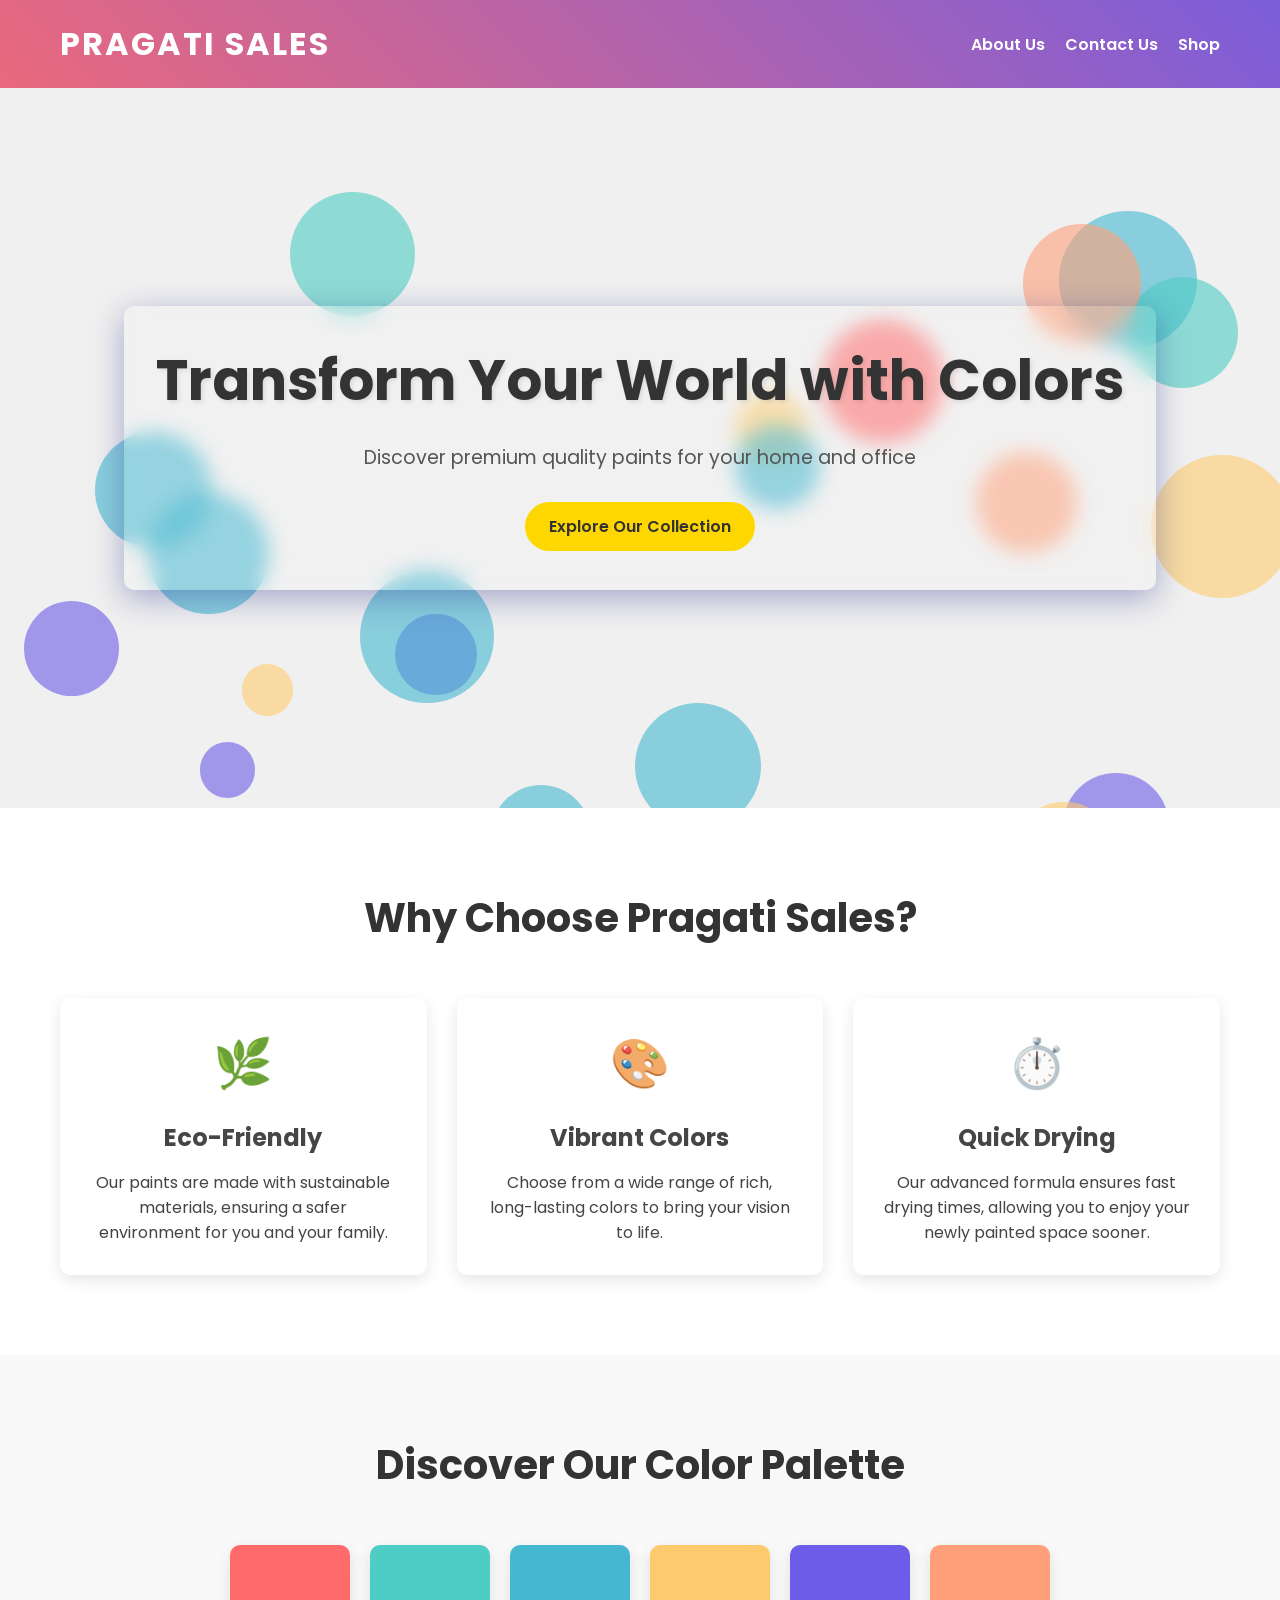
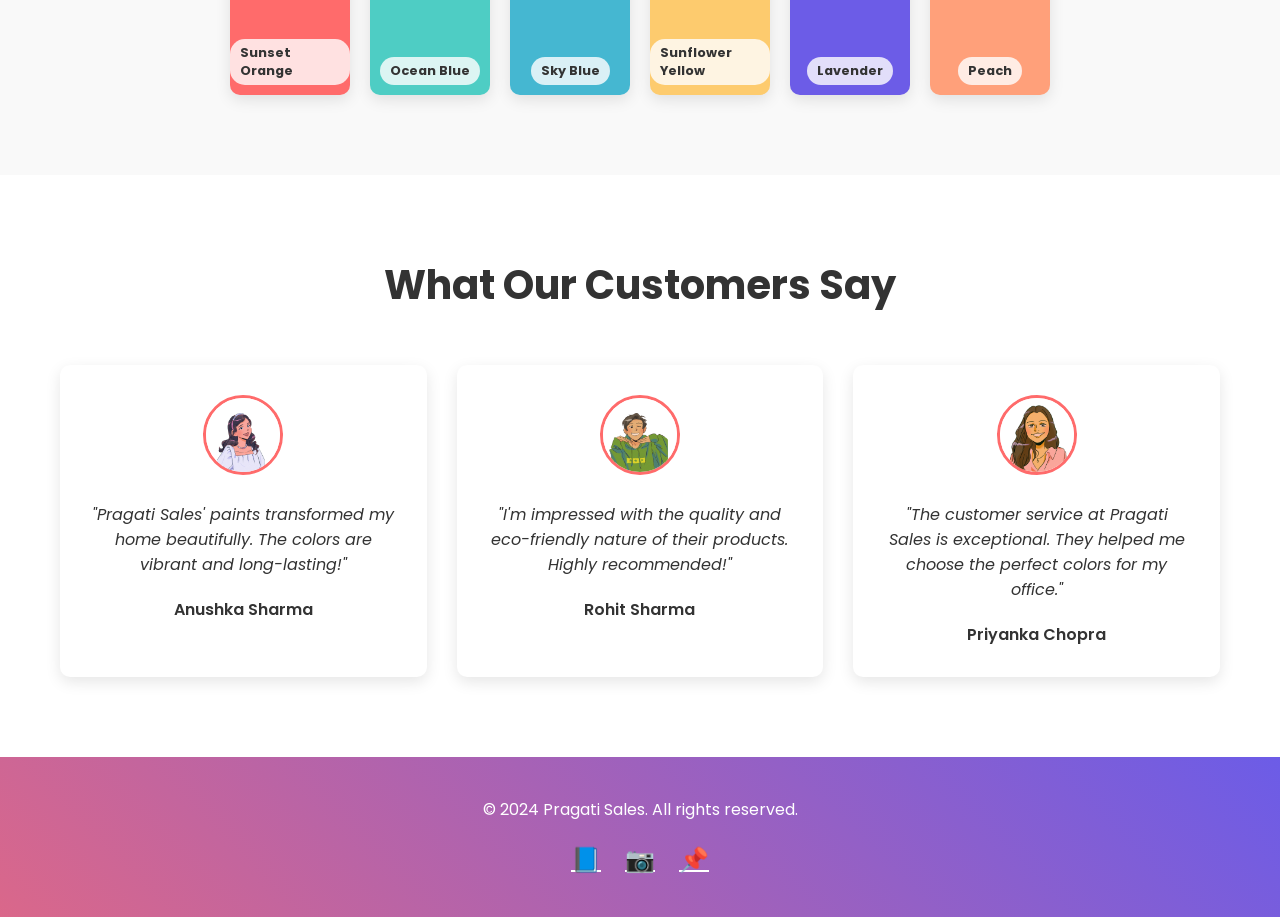
==== index.html @ ec6d99bd "Add files via upload" ====
<!DOCTYPE html>
<html lang="en">
<head>
    <meta charset="UTF-8">
    <meta name="viewport" content="width=device-width, initial-scale=1.0">
    <title>Pragati Sales - A World of Colors</title>
    <style>
        @import url('https://fonts.googleapis.com/css2?family=Poppins:wght@300;400;600;700&display=swap');

        * {
            margin: 0;
            padding: 0;
            box-sizing: border-box;
        }

        body {
            font-family: 'Poppins', sans-serif;
            background: #f0f0f0;
            color: #333;
            overflow-x: hidden;
        }

        .container {
            max-width: 1200px;
            margin: 0 auto;
            padding: 0 20px;
        }

        header {
            background: linear-gradient(45deg, #FF6B6B, #6C5CE7, #4ECDC4, #FFD93D);
            background-size: 400% 400%;
            animation: gradientBG 15s ease infinite;
            color: white;
            padding: 20px 0;
            position: relative;
            overflow: hidden;
        }

        @keyframes gradientBG {
            0% { background-position: 0% 50%; }
            50% { background-position: 100% 50%; }
            100% { background-position: 0% 50%; }
        }

        nav {
            display: flex;
            justify-content: space-between;
            align-items: center;
        }

        .logo {
            font-size: 2rem;
            font-weight: 700;
            text-transform: uppercase;
            letter-spacing: 2px;
        }

        .nav-links {
            display: flex;
            gap: 20px;
        }

        .nav-links a {
            color: white;
            text-decoration: none;
            font-weight: 600;
            transition: all 0.3s ease;
        }

        .nav-links a:hover {
            color: #FFD700;
            text-shadow: 0 0 10px rgba(255, 215, 0, 0.5);
        }

        .hero {
            min-height: 80vh;
            display: flex;
            align-items: center;
            justify-content: center;
            text-align: center;
            position: relative;
            overflow: hidden;
        }

        .hero-content {
            z-index: 1;
            padding: 2rem;
            border-radius: 10px;
            background: rgba(255, 255, 255, 0.1);
            backdrop-filter: blur(10px);
            box-shadow: 0 8px 32px rgba(31, 38, 135, 0.37);
        }

        .hero h1 {
            font-size: 3.5rem;
            margin-bottom: 20px;
            color: #333;
            text-shadow: 2px 2px 4px rgba(0,0,0,0.1);
        }

        .hero p {
            font-size: 1.2rem;
            margin-bottom: 30px;
            color: #555;
        }

        .cta-button {
            display: inline-block;
            background: #FFD700;
            color: #333;
            padding: 12px 24px;
            border-radius: 30px;
            text-decoration: none;
            font-weight: 600;
            transition: all 0.3s ease;
            position: relative;
            overflow: hidden;
        }

        .cta-button:before {
            content: '';
            position: absolute;
            top: 0;
            left: -100%;
            width: 100%;
            height: 100%;
            background: linear-gradient(120deg, transparent, rgba(255, 255, 255, 0.3), transparent);
            transition: all 0.5s;
        }

        .cta-button:hover:before {
            left: 100%;
        }

        .cta-button:hover {
            background: #FFA500;
            color: #fff;
            box-shadow: 0 5px 15px rgba(0, 0, 0, 0.1);
        }

        .features {
            padding: 80px 0;
            background: white;
        }

        .features h2 {
            text-align: center;
            font-size: 2.5rem;
            margin-bottom: 50px;
            color: #333;
        }

        .feature-grid {
            display: grid;
            grid-template-columns: repeat(auto-fit, minmax(250px, 1fr));
            gap: 30px;
        }

        .feature-card {
            background: #fff;
            border-radius: 10px;
            padding: 30px;
            text-align: center;
            box-shadow: 0 5px 15px rgba(0, 0, 0, 0.1);
            transition: all 0.3s ease;
            position: relative;
            overflow: hidden;
        }

        .feature-card:before {
            content: '';
            position: absolute;
            top: -50%;
            left: -50%;
            width: 200%;
            height: 200%;
            background: linear-gradient(45deg, transparent, rgba(255, 255, 255, 0.1), transparent);
            transform: rotate(45deg);
            transition: all 0.5s;
        }

        .feature-card:hover:before {
            left: 100%;
            top: 100%;
        }

        .feature-card:hover {
            transform: translateY(-10px);
            box-shadow: 0 15px 30px rgba(0, 0, 0, 0.2);
        }

        .feature-icon {
            font-size: 3rem;
            margin-bottom: 20px;
            color: #FF6B6B;
        }

        .feature-card h3 {
            font-size: 1.5rem;
            margin-bottom: 15px;
            color: #333;
        }

        .color-palette {
            padding: 80px 0;
            background: #f9f9f9;
        }

        .color-palette h2 {
            text-align: center;
            font-size: 2.5rem;
            margin-bottom: 50px;
            color: #333;
        }

        .palette-container {
            display: flex;
            justify-content: center;
            gap: 20px;
            flex-wrap: wrap;
        }

        .color-swatch {
            width: 120px;
            height: 150px;
            border-radius: 10px;
            cursor: pointer;
            transition: all 0.3s ease;
            display: flex;
            flex-direction: column;
            justify-content: flex-end;
            align-items: center;
            padding-bottom: 10px;
            box-shadow: 0 5px 15px rgba(0, 0, 0, 0.1);
        }

        .color-swatch:hover {
            transform: scale(1.1) rotate(5deg);
            box-shadow: 0 15px 30px rgba(0, 0, 0, 0.2);
        }

        .color-name {
            background: rgba(255, 255, 255, 0.8);
            padding: 5px 10px;
            border-radius: 15px;
            font-size: 0.8rem;
            font-weight: bold;
        }

        .testimonials {
            padding: 80px 0;
            background: white;
        }

        .testimonials h2 {
            text-align: center;
            font-size: 2.5rem;
            margin-bottom: 50px;
            color: #333;
        }

        .testimonial-grid {
            display: grid;
            grid-template-columns: repeat(auto-fit, minmax(300px, 1fr));
            gap: 30px;
        }

        .testimonial-card {
            background: #fff;
            border-radius: 10px;
            padding: 30px;
            text-align: center;
            box-shadow: 0 5px 15px rgba(0, 0, 0, 0.1);
            transition: all 0.3s ease;
        }

        .testimonial-card:hover {
            transform: translateY(-10px);
            box-shadow: 0 15px 30px rgba(0, 0, 0, 0.2);
        }

        .testimonial-card img {
            width: 80px;
            height: 80px;
            border-radius: 50%;
            margin-bottom: 20px;
            border: 3px solid #FF6B6B;
        }

        .testimonial-card p {
            font-style: italic;
            margin-bottom: 20px;
        }

        .testimonial-card h4 {
            font-weight: 600;
            color: #333;
        }

        footer {
            background: linear-gradient(45deg, #FF6B6B, #6C5CE7, #4ECDC4, #FFD93D);
            background-size: 400% 400%;
            animation: gradientBG 15s ease infinite;
            color: white;
            padding: 40px 0;
            text-align: center;
        }

        .social-links {
            margin-top: 20px;
        }

        .social-links a {
            color: white;
            font-size: 1.5rem;
            margin: 0 10px;
            transition: all 0.3s ease;
        }

        .social-links a:hover {
            color: #FFD700;
            transform: scale(1.2);
        }

        .paint-splash {
            position: absolute;
            width: 100%;
            height: 100%;
            top: 0;
            left: 0;
            pointer-events: none;
        }

        .splash {
            position: absolute;
            border-radius: 50%;
            opacity: 0.6;
            animation: splash 10s infinite;
        }

        @keyframes splash {
            0%, 100% { transform: scale(1); }
            50% { transform: scale(1.1); }
        }
    </style>
</head>
<body>
    <header>
        <div class="container">
            <nav>
                <div class="logo">Pragati Sales</div>
                <div class="nav-links">
                    <a href="./about_us.html">About Us</a>
                    <a href="./products.html">Contact Us</a>
                    <a href="./contact_us.html">Shop</a>
                </div>
            </nav>
        </div>
    </header>

    <main>
        <section class="hero">
            <div class="paint-splash" id="paintSplash"></div>
            <div class="hero-content">
                <h1>Transform Your World with Colors</h1>
                <p>Discover premium quality paints for your home and office</p>
                <a href="./products.html" class="cta-button">Explore Our Collection</a>
            </div>
        </section>

        <section class="features">
            <div class="container">
                <h2>Why Choose Pragati Sales?</h2>
                <div class="feature-grid">
                    <div class="feature-card">
                        <div class="feature-icon">🌿</div>
                        <h3>Eco-Friendly</h3>
                        <p>Our paints are made with sustainable materials, ensuring a safer environment for you and your family.</p>
                    </div>
                    <div class="feature-card">
                        <div class="feature-icon">🎨</div>
                        <h3>Vibrant Colors</h3>
                        <p>Choose from a wide range of rich, long-lasting colors to bring your vision to life.</p>
                    </div>
                    <div class="feature-card">
                        <div class="feature-icon">⏱️</div>
                        <h3>Quick Drying</h3>
                        <p>Our advanced formula ensures fast drying times, allowing you to enjoy your newly painted space sooner.</p>
                    </div>
                </div>
            </div>
        </section>

        <section class="color-palette">
            <div class="container">
                <h2>Discover Our Color Palette</h2>
                <div class="palette-container" id="colorPalette"></div>
            </div>
        </section>

        <section class="testimonials">
            <div class="container">
                <h2>What Our Customers Say</h2>
                <div class="testimonial-grid">
                    <div class="testimonial-card">
                        <img src="./Untitled design (2).png" alt="Customer 1">
                        <p>"Pragati Sales' paints transformed my home beautifully. The colors are vibrant and long-lasting!"</p>
                        <h4>Anushka Sharma</h4>
                    </div>
                    <div class="testimonial-card">
                        <img src="./Untitled design (1).png" alt="Customer 2">
                        <p>"I'm impressed with the quality and eco-friendly nature of their products. Highly recommended!"</p>
                        <h4>Rohit Sharma</h4>
                    </div>
                    <div class="testimonial-card">
                        <img src="./Untitled design.png" alt="Customer 3">
                        <p>"The customer service at Pragati Sales is exceptional. They helped me choose the perfect colors for my office."</p>
                        <h4>Priyanka Chopra</h4>
                    </div>
                </div>
            </div>
        </section>
    </main>

    <footer>
        <div class="container">
            <p>&copy; 2024 Pragati Sales. All rights reserved.</p>
            <div class="social-links">
                <a href="./products.html" aria-label="Shop">📘</a>
                <a href="./about_us.html" aria-label="About us ">📷</a>             
                <a href="./contact_us.html" aria-label="Contact us ">📌</a>
            </div>
        </div>
    </footer>

    <script>
        // Create paint splashes
        const paintSplash = document.getElementById('paintSplash');
        const colors = ['#FF6B6B', '#4ECDC4', '#45B7D1', '#FDCB6E', '#6C5CE7', '#FFA07A'];

        for (let i = 0; i < 20; i++) {
            const splash = document.createElement('div');
            splash.classList.add('splash');
            splash.style.width = `${Math.random() * 100 + 50}px`;
            splash.style.height = splash.style.width;
            splash.style.top = `${Math.random() * 100}%`;
            splash.style.left = `${Math.random() * 100}%`;
            splash.style.backgroundColor = colors[Math.floor(Math.random() * colors.length)];
            splash.style.animationDelay = `${Math.random() * 10}s`;
            paintSplash.appendChild(splash);
        }

        // Populate color palette
        const colorPalette = document.getElementById('colorPalette');
        const paletteColors = [
            {name: 'Sunset Orange', color: '#FF6B6B'},
            {name: 'Ocean Blue', color: '#4ECDC4'},
            {name: 'Sky Blue', color: '#45B7D1'},
            {name: 'Sunflower Yellow', color: '#FDCB6E'},
            {name: 'Lavender', color: '#6C5CE7'},
            {name: 'Peach', color: '#FFA07A'}
        ];

        paletteColors.forEach(swatch => {
            const colorSwatch = document.createElement('div');
            colorSwatch.classList.add('color-swatch');
            colorSwatch.style.backgroundColor = swatch.color;

            const colorName = document.createElement('div');
            colorName.classList.add('color-name');
            colorName.innerText = swatch.name;

            colorSwatch.appendChild(colorName);
            colorPalette.appendChild(colorSwatch);
        });
    </script>
</body>
</html>
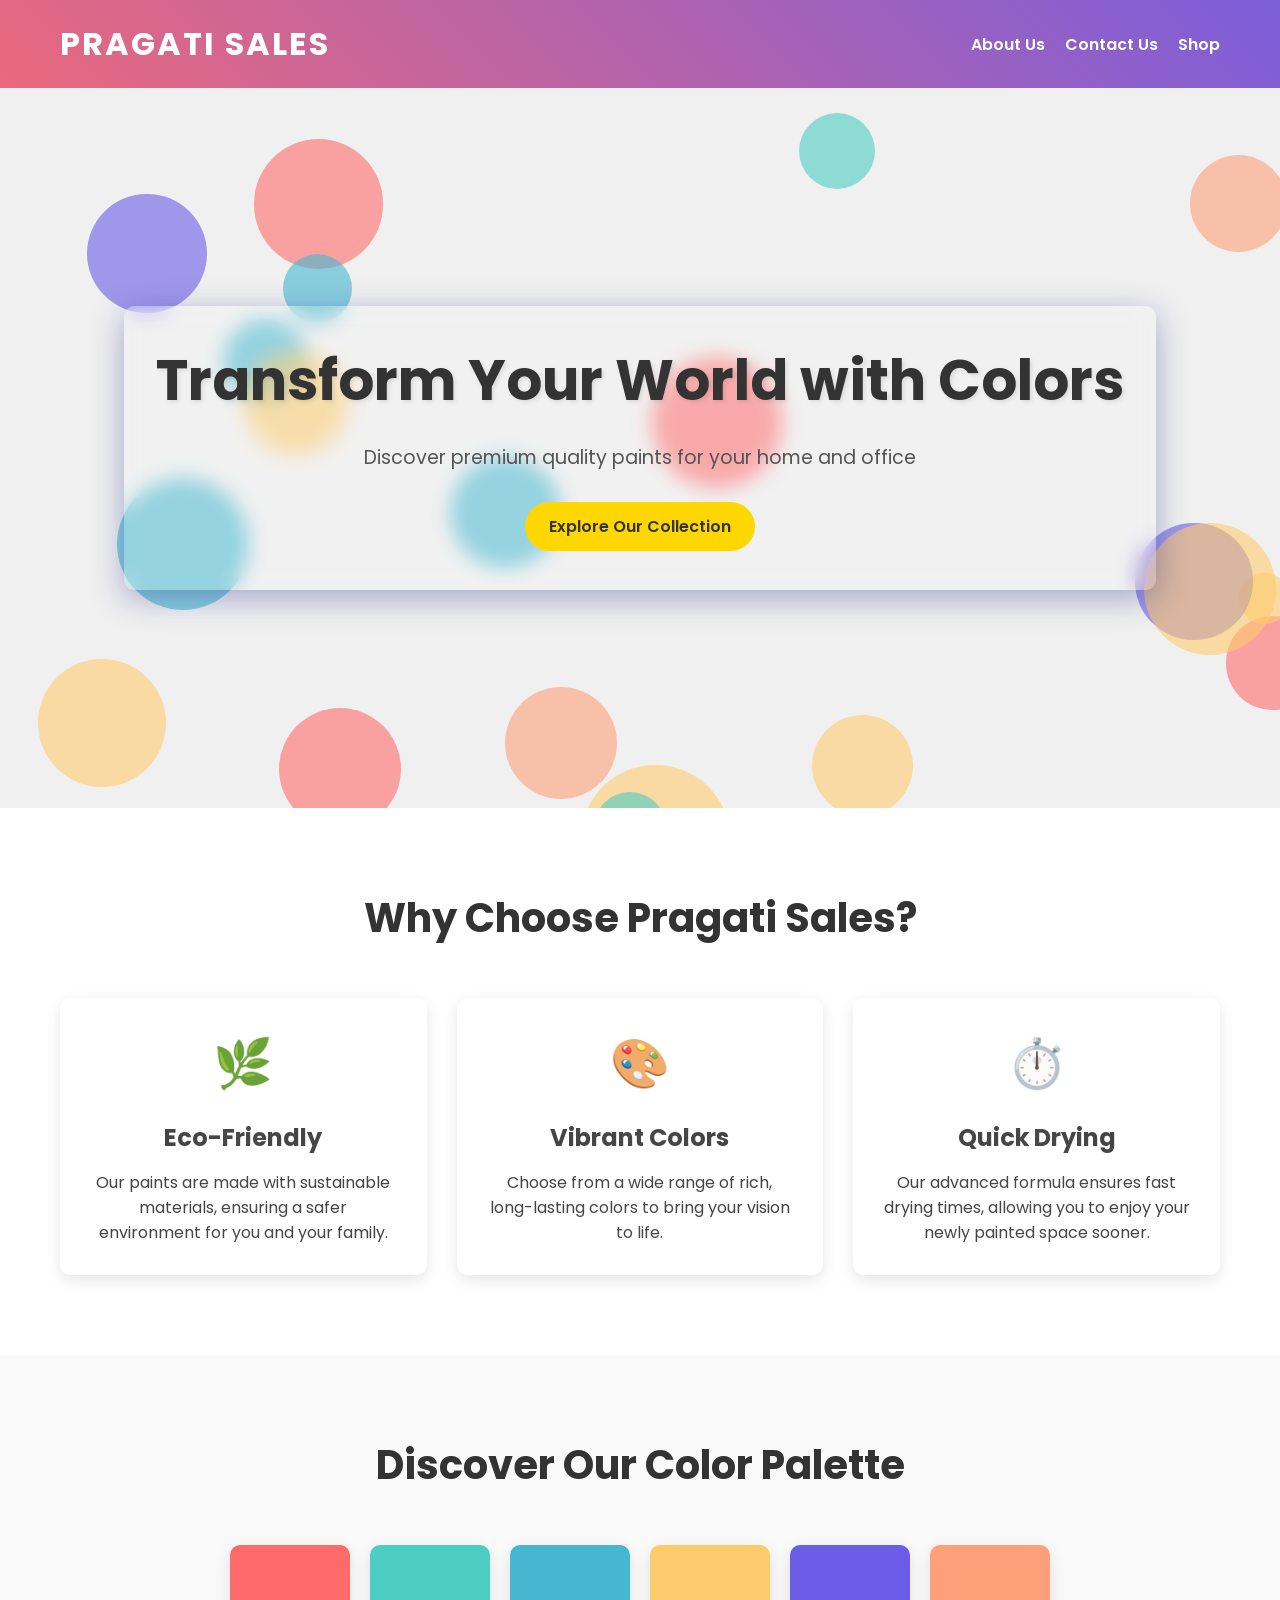
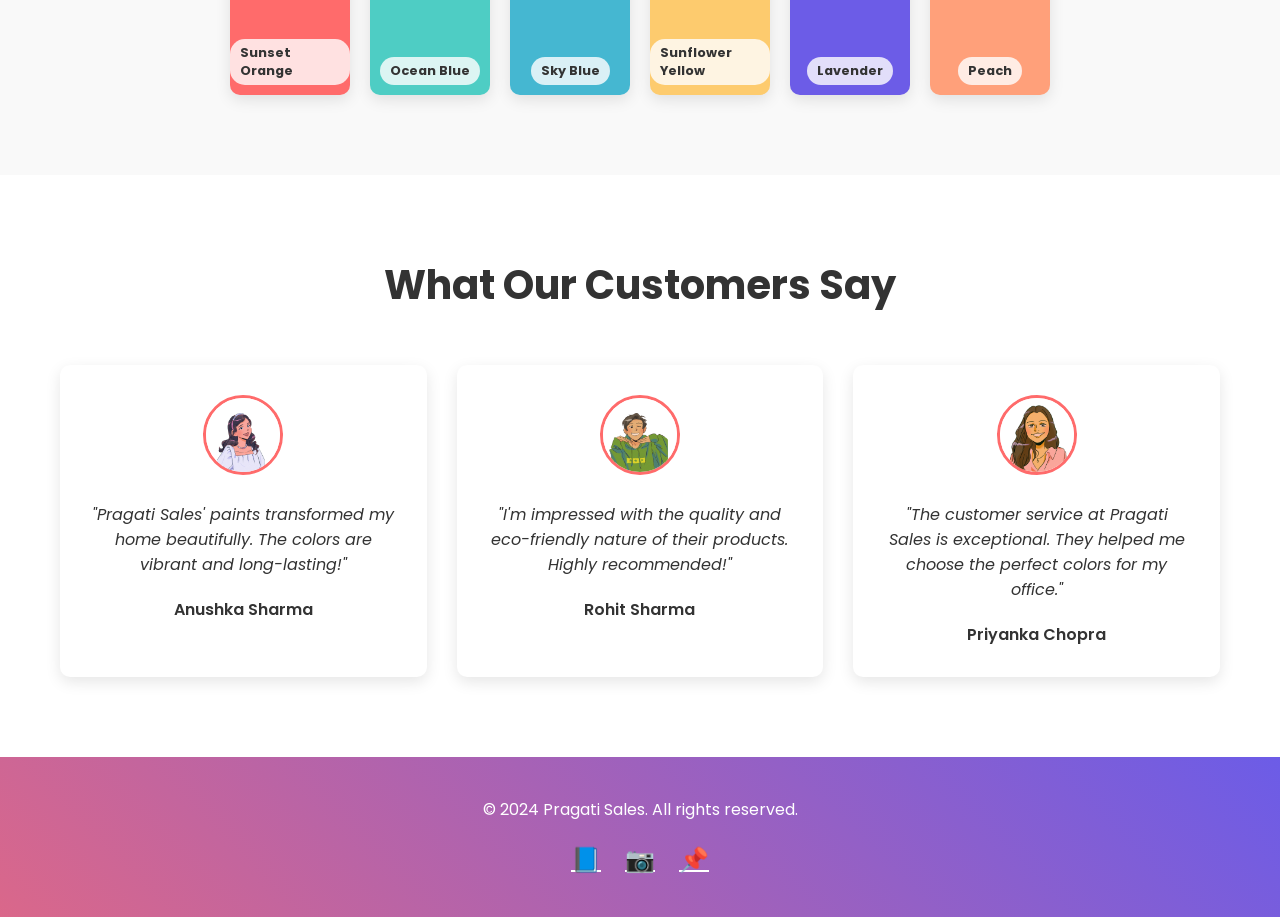
==== commit 2e5158ea: "Refactor file structure" ====
--- a/index.html
+++ b/index.html
@@ -4,345 +4,7 @@
     <meta charset="UTF-8">
     <meta name="viewport" content="width=device-width, initial-scale=1.0">
     <title>Pragati Sales - A World of Colors</title>
-    <style>
-        @import url('https://fonts.googleapis.com/css2?family=Poppins:wght@300;400;600;700&display=swap');
-
-        * {
-            margin: 0;
-            padding: 0;
-            box-sizing: border-box;
-        }
-
-        body {
-            font-family: 'Poppins', sans-serif;
-            background: #f0f0f0;
-            color: #333;
-            overflow-x: hidden;
-        }
-
-        .container {
-            max-width: 1200px;
-            margin: 0 auto;
-            padding: 0 20px;
-        }
-
-        header {
-            background: linear-gradient(45deg, #FF6B6B, #6C5CE7, #4ECDC4, #FFD93D);
-            background-size: 400% 400%;
-            animation: gradientBG 15s ease infinite;
-            color: white;
-            padding: 20px 0;
-            position: relative;
-            overflow: hidden;
-        }
-
-        @keyframes gradientBG {
-            0% { background-position: 0% 50%; }
-            50% { background-position: 100% 50%; }
-            100% { background-position: 0% 50%; }
-        }
-
-        nav {
-            display: flex;
-            justify-content: space-between;
-            align-items: center;
-        }
-
-        .logo {
-            font-size: 2rem;
-            font-weight: 700;
-            text-transform: uppercase;
-            letter-spacing: 2px;
-        }
-
-        .nav-links {
-            display: flex;
-            gap: 20px;
-        }
-
-        .nav-links a {
-            color: white;
-            text-decoration: none;
-            font-weight: 600;
-            transition: all 0.3s ease;
-        }
-
-        .nav-links a:hover {
-            color: #FFD700;
-            text-shadow: 0 0 10px rgba(255, 215, 0, 0.5);
-        }
-
-        .hero {
-            min-height: 80vh;
-            display: flex;
-            align-items: center;
-            justify-content: center;
-            text-align: center;
-            position: relative;
-            overflow: hidden;
-        }
-
-        .hero-content {
-            z-index: 1;
-            padding: 2rem;
-            border-radius: 10px;
-            background: rgba(255, 255, 255, 0.1);
-            backdrop-filter: blur(10px);
-            box-shadow: 0 8px 32px rgba(31, 38, 135, 0.37);
-        }
-
-        .hero h1 {
-            font-size: 3.5rem;
-            margin-bottom: 20px;
-            color: #333;
-            text-shadow: 2px 2px 4px rgba(0,0,0,0.1);
-        }
-
-        .hero p {
-            font-size: 1.2rem;
-            margin-bottom: 30px;
-            color: #555;
-        }
-
-        .cta-button {
-            display: inline-block;
-            background: #FFD700;
-            color: #333;
-            padding: 12px 24px;
-            border-radius: 30px;
-            text-decoration: none;
-            font-weight: 600;
-            transition: all 0.3s ease;
-            position: relative;
-            overflow: hidden;
-        }
-
-        .cta-button:before {
-            content: '';
-            position: absolute;
-            top: 0;
-            left: -100%;
-            width: 100%;
-            height: 100%;
-            background: linear-gradient(120deg, transparent, rgba(255, 255, 255, 0.3), transparent);
-            transition: all 0.5s;
-        }
-
-        .cta-button:hover:before {
-            left: 100%;
-        }
-
-        .cta-button:hover {
-            background: #FFA500;
-            color: #fff;
-            box-shadow: 0 5px 15px rgba(0, 0, 0, 0.1);
-        }
-
-        .features {
-            padding: 80px 0;
-            background: white;
-        }
-
-        .features h2 {
-            text-align: center;
-            font-size: 2.5rem;
-            margin-bottom: 50px;
-            color: #333;
-        }
-
-        .feature-grid {
-            display: grid;
-            grid-template-columns: repeat(auto-fit, minmax(250px, 1fr));
-            gap: 30px;
-        }
-
-        .feature-card {
-            background: #fff;
-            border-radius: 10px;
-            padding: 30px;
-            text-align: center;
-            box-shadow: 0 5px 15px rgba(0, 0, 0, 0.1);
-            transition: all 0.3s ease;
-            position: relative;
-            overflow: hidden;
-        }
-
-        .feature-card:before {
-            content: '';
-            position: absolute;
-            top: -50%;
-            left: -50%;
-            width: 200%;
-            height: 200%;
-            background: linear-gradient(45deg, transparent, rgba(255, 255, 255, 0.1), transparent);
-            transform: rotate(45deg);
-            transition: all 0.5s;
-        }
-
-        .feature-card:hover:before {
-            left: 100%;
-            top: 100%;
-        }
-
-        .feature-card:hover {
-            transform: translateY(-10px);
-            box-shadow: 0 15px 30px rgba(0, 0, 0, 0.2);
-        }
-
-        .feature-icon {
-            font-size: 3rem;
-            margin-bottom: 20px;
-            color: #FF6B6B;
-        }
-
-        .feature-card h3 {
-            font-size: 1.5rem;
-            margin-bottom: 15px;
-            color: #333;
-        }
-
-        .color-palette {
-            padding: 80px 0;
-            background: #f9f9f9;
-        }
-
-        .color-palette h2 {
-            text-align: center;
-            font-size: 2.5rem;
-            margin-bottom: 50px;
-            color: #333;
-        }
-
-        .palette-container {
-            display: flex;
-            justify-content: center;
-            gap: 20px;
-            flex-wrap: wrap;
-        }
-
-        .color-swatch {
-            width: 120px;
-            height: 150px;
-            border-radius: 10px;
-            cursor: pointer;
-            transition: all 0.3s ease;
-            display: flex;
-            flex-direction: column;
-            justify-content: flex-end;
-            align-items: center;
-            padding-bottom: 10px;
-            box-shadow: 0 5px 15px rgba(0, 0, 0, 0.1);
-        }
-
-        .color-swatch:hover {
-            transform: scale(1.1) rotate(5deg);
-            box-shadow: 0 15px 30px rgba(0, 0, 0, 0.2);
-        }
-
-        .color-name {
-            background: rgba(255, 255, 255, 0.8);
-            padding: 5px 10px;
-            border-radius: 15px;
-            font-size: 0.8rem;
-            font-weight: bold;
-        }
-
-        .testimonials {
-            padding: 80px 0;
-            background: white;
-        }
-
-        .testimonials h2 {
-            text-align: center;
-            font-size: 2.5rem;
-            margin-bottom: 50px;
-            color: #333;
-        }
-
-        .testimonial-grid {
-            display: grid;
-            grid-template-columns: repeat(auto-fit, minmax(300px, 1fr));
-            gap: 30px;
-        }
-
-        .testimonial-card {
-            background: #fff;
-            border-radius: 10px;
-            padding: 30px;
-            text-align: center;
-            box-shadow: 0 5px 15px rgba(0, 0, 0, 0.1);
-            transition: all 0.3s ease;
-        }
-
-        .testimonial-card:hover {
-            transform: translateY(-10px);
-            box-shadow: 0 15px 30px rgba(0, 0, 0, 0.2);
-        }
-
-        .testimonial-card img {
-            width: 80px;
-            height: 80px;
-            border-radius: 50%;
-            margin-bottom: 20px;
-            border: 3px solid #FF6B6B;
-        }
-
-        .testimonial-card p {
-            font-style: italic;
-            margin-bottom: 20px;
-        }
-
-        .testimonial-card h4 {
-            font-weight: 600;
-            color: #333;
-        }
-
-        footer {
-            background: linear-gradient(45deg, #FF6B6B, #6C5CE7, #4ECDC4, #FFD93D);
-            background-size: 400% 400%;
-            animation: gradientBG 15s ease infinite;
-            color: white;
-            padding: 40px 0;
-            text-align: center;
-        }
-
-        .social-links {
-            margin-top: 20px;
-        }
-
-        .social-links a {
-            color: white;
-            font-size: 1.5rem;
-            margin: 0 10px;
-            transition: all 0.3s ease;
-        }
-
-        .social-links a:hover {
-            color: #FFD700;
-            transform: scale(1.2);
-        }
-
-        .paint-splash {
-            position: absolute;
-            width: 100%;
-            height: 100%;
-            top: 0;
-            left: 0;
-            pointer-events: none;
-        }
-
-        .splash {
-            position: absolute;
-            border-radius: 50%;
-            opacity: 0.6;
-            animation: splash 10s infinite;
-        }
-
-        @keyframes splash {
-            0%, 100% { transform: scale(1); }
-            50% { transform: scale(1.1); }
-        }
-    </style>
+    <link rel="stylesheet" href="style.css">
 </head>
 <body>
     <header>
@@ -350,9 +12,9 @@
             <nav>
                 <div class="logo">Pragati Sales</div>
                 <div class="nav-links">
-                    <a href="./about_us.html">About Us</a>
-                    <a href="./products.html">Contact Us</a>
-                    <a href="./contact_us.html">Shop</a>
+                    <a href="./about_us/about_us.html">About Us</a>
+                    <a href="./contact_us/contact_us.html">Contact Us</a>
+                    <a href="./products/products.html">Shop</a>
                 </div>
             </nav>
         </div>
@@ -364,7 +26,7 @@
             <div class="hero-content">
                 <h1>Transform Your World with Colors</h1>
                 <p>Discover premium quality paints for your home and office</p>
-                <a href="./products.html" class="cta-button">Explore Our Collection</a>
+                <a href="./products/products.html" class="cta-button">Explore Our Collection</a>
             </div>
         </section>
 
@@ -403,17 +65,17 @@
                 <h2>What Our Customers Say</h2>
                 <div class="testimonial-grid">
                     <div class="testimonial-card">
-                        <img src="./Untitled design (2).png" alt="Customer 1">
+                        <img src="./assets/Anushka_Sharma.png" alt="Customer 1">
                         <p>"Pragati Sales' paints transformed my home beautifully. The colors are vibrant and long-lasting!"</p>
                         <h4>Anushka Sharma</h4>
                     </div>
                     <div class="testimonial-card">
-                        <img src="./Untitled design (1).png" alt="Customer 2">
+                        <img src="./assets/Rohit_Sharma.png" alt="Customer 2">
                         <p>"I'm impressed with the quality and eco-friendly nature of their products. Highly recommended!"</p>
                         <h4>Rohit Sharma</h4>
                     </div>
                     <div class="testimonial-card">
-                        <img src="./Untitled design.png" alt="Customer 3">
+                        <img src="./assets/Priyanka_Chopra.png" alt="Customer 3">
                         <p>"The customer service at Pragati Sales is exceptional. They helped me choose the perfect colors for my office."</p>
                         <h4>Priyanka Chopra</h4>
                     </div>
@@ -426,53 +88,15 @@
         <div class="container">
             <p>&copy; 2024 Pragati Sales. All rights reserved.</p>
             <div class="social-links">
-                <a href="./products.html" aria-label="Shop">📘</a>
-                <a href="./about_us.html" aria-label="About us ">📷</a>             
-                <a href="./contact_us.html" aria-label="Contact us ">📌</a>
+                <a href="./products/products.html" aria-label="Shop">📘</a>
+                <a href="./about_us/about_us.html" aria-label="About us ">📷</a>             
+                <a href="./contact_us/contact_us.html" aria-label="Contact us ">📌</a>
             </div>
         </div>
     </footer>
 
-    <script>
-        // Create paint splashes
-        const paintSplash = document.getElementById('paintSplash');
-        const colors = ['#FF6B6B', '#4ECDC4', '#45B7D1', '#FDCB6E', '#6C5CE7', '#FFA07A'];
-
-        for (let i = 0; i < 20; i++) {
-            const splash = document.createElement('div');
-            splash.classList.add('splash');
-            splash.style.width = `${Math.random() * 100 + 50}px`;
-            splash.style.height = splash.style.width;
-            splash.style.top = `${Math.random() * 100}%`;
-            splash.style.left = `${Math.random() * 100}%`;
-            splash.style.backgroundColor = colors[Math.floor(Math.random() * colors.length)];
-            splash.style.animationDelay = `${Math.random() * 10}s`;
-            paintSplash.appendChild(splash);
-        }
-
-        // Populate color palette
-        const colorPalette = document.getElementById('colorPalette');
-        const paletteColors = [
-            {name: 'Sunset Orange', color: '#FF6B6B'},
-            {name: 'Ocean Blue', color: '#4ECDC4'},
-            {name: 'Sky Blue', color: '#45B7D1'},
-            {name: 'Sunflower Yellow', color: '#FDCB6E'},
-            {name: 'Lavender', color: '#6C5CE7'},
-            {name: 'Peach', color: '#FFA07A'}
-        ];
-
-        paletteColors.forEach(swatch => {
-            const colorSwatch = document.createElement('div');
-            colorSwatch.classList.add('color-swatch');
-            colorSwatch.style.backgroundColor = swatch.color;
-
-            const colorName = document.createElement('div');
-            colorName.classList.add('color-name');
-            colorName.innerText = swatch.name;
-
-            colorSwatch.appendChild(colorName);
-            colorPalette.appendChild(colorSwatch);
-        });
-    </script>
+    <script src="script.js"></script>
 </body>
 </html>
+<!-- .--- . -. .. ... ....  |  ... .... --- -... .... .. - -->
+<!-- "From Ideas to Reality" -->
--- a/style.css
+++ b/style.css
@@ -0,0 +1,337 @@
+@import url('https://fonts.googleapis.com/css2?family=Poppins:wght@300;400;600;700&display=swap');
+
+* {
+    margin: 0;
+    padding: 0;
+    box-sizing: border-box;
+}
+
+body {
+    font-family: 'Poppins', sans-serif;
+    background: #f0f0f0;
+    color: #333;
+    overflow-x: hidden;
+}
+
+.container {
+    max-width: 1200px;
+    margin: 0 auto;
+    padding: 0 20px;
+}
+
+header {
+    background: linear-gradient(45deg, #FF6B6B, #6C5CE7, #4ECDC4, #FFD93D);
+    background-size: 400% 400%;
+    animation: gradientBG 15s ease infinite;
+    color: white;
+    padding: 20px 0;
+    position: relative;
+    overflow: hidden;
+}
+
+@keyframes gradientBG {
+    0% { background-position: 0% 50%; }
+    50% { background-position: 100% 50%; }
+    100% { background-position: 0% 50%; }
+}
+
+nav {
+    display: flex;
+    justify-content: space-between;
+    align-items: center;
+}
+
+.logo {
+    font-size: 2rem;
+    font-weight: 700;
+    text-transform: uppercase;
+    letter-spacing: 2px;
+}
+
+.nav-links {
+    display: flex;
+    gap: 20px;
+}
+
+.nav-links a {
+    color: white;
+    text-decoration: none;
+    font-weight: 600;
+    transition: all 0.3s ease;
+}
+
+.nav-links a:hover {
+    color: #FFD700;
+    text-shadow: 0 0 10px rgba(255, 215, 0, 0.5);
+}
+
+.hero {
+    min-height: 80vh;
+    display: flex;
+    align-items: center;
+    justify-content: center;
+    text-align: center;
+    position: relative;
+    overflow: hidden;
+}
+
+.hero-content {
+    z-index: 1;
+    padding: 2rem;
+    border-radius: 10px;
+    background: rgba(255, 255, 255, 0.1);
+    backdrop-filter: blur(10px);
+    box-shadow: 0 8px 32px rgba(31, 38, 135, 0.37);
+}
+
+.hero h1 {
+    font-size: 3.5rem;
+    margin-bottom: 20px;
+    color: #333;
+    text-shadow: 2px 2px 4px rgba(0,0,0,0.1);
+}
+
+.hero p {
+    font-size: 1.2rem;
+    margin-bottom: 30px;
+    color: #555;
+}
+
+.cta-button {
+    display: inline-block;
+    background: #FFD700;
+    color: #333;
+    padding: 12px 24px;
+    border-radius: 30px;
+    text-decoration: none;
+    font-weight: 600;
+    transition: all 0.3s ease;
+    position: relative;
+    overflow: hidden;
+}
+
+.cta-button:before {
+    content: '';
+    position: absolute;
+    top: 0;
+    left: -100%;
+    width: 100%;
+    height: 100%;
+    background: linear-gradient(120deg, transparent, rgba(255, 255, 255, 0.3), transparent);
+    transition: all 0.5s;
+}
+
+.cta-button:hover:before {
+    left: 100%;
+}
+
+.cta-button:hover {
+    background: #FFA500;
+    color: #fff;
+    box-shadow: 0 5px 15px rgba(0, 0, 0, 0.1);
+}
+
+.features {
+    padding: 80px 0;
+    background: white;
+}
+
+.features h2 {
+    text-align: center;
+    font-size: 2.5rem;
+    margin-bottom: 50px;
+    color: #333;
+}
+
+.feature-grid {
+    display: grid;
+    grid-template-columns: repeat(auto-fit, minmax(250px, 1fr));
+    gap: 30px;
+}
+
+.feature-card {
+    background: #fff;
+    border-radius: 10px;
+    padding: 30px;
+    text-align: center;
+    box-shadow: 0 5px 15px rgba(0, 0, 0, 0.1);
+    transition: all 0.3s ease;
+    position: relative;
+    overflow: hidden;
+}
+
+.feature-card:before {
+    content: '';
+    position: absolute;
+    top: -50%;
+    left: -50%;
+    width: 200%;
+    height: 200%;
+    background: linear-gradient(45deg, transparent, rgba(255, 255, 255, 0.1), transparent);
+    transform: rotate(45deg);
+    transition: all 0.5s;
+}
+
+.feature-card:hover:before {
+    left: 100%;
+    top: 100%;
+}
+
+.feature-card:hover {
+    transform: translateY(-10px);
+    box-shadow: 0 15px 30px rgba(0, 0, 0, 0.2);
+}
+
+.feature-icon {
+    font-size: 3rem;
+    margin-bottom: 20px;
+    color: #FF6B6B;
+}
+
+.feature-card h3 {
+    font-size: 1.5rem;
+    margin-bottom: 15px;
+    color: #333;
+}
+
+.color-palette {
+    padding: 80px 0;
+    background: #f9f9f9;
+}
+
+.color-palette h2 {
+    text-align: center;
+    font-size: 2.5rem;
+    margin-bottom: 50px;
+    color: #333;
+}
+
+.palette-container {
+    display: flex;
+    justify-content: center;
+    gap: 20px;
+    flex-wrap: wrap;
+}
+
+.color-swatch {
+    width: 120px;
+    height: 150px;
+    border-radius: 10px;
+    cursor: pointer;
+    transition: all 0.3s ease;
+    display: flex;
+    flex-direction: column;
+    justify-content: flex-end;
+    align-items: center;
+    padding-bottom: 10px;
+    box-shadow: 0 5px 15px rgba(0, 0, 0, 0.1);
+}
+
+.color-swatch:hover {
+    transform: scale(1.1) rotate(5deg);
+    box-shadow: 0 15px 30px rgba(0, 0, 0, 0.2);
+}
+
+.color-name {
+    background: rgba(255, 255, 255, 0.8);
+    padding: 5px 10px;
+    border-radius: 15px;
+    font-size: 0.8rem;
+    font-weight: bold;
+}
+
+.testimonials {
+    padding: 80px 0;
+    background: white;
+}
+
+.testimonials h2 {
+    text-align: center;
+    font-size: 2.5rem;
+    margin-bottom: 50px;
+    color: #333;
+}
+
+.testimonial-grid {
+    display: grid;
+    grid-template-columns: repeat(auto-fit, minmax(300px, 1fr));
+    gap: 30px;
+}
+
+.testimonial-card {
+    background: #fff;
+    border-radius: 10px;
+    padding: 30px;
+    text-align: center;
+    box-shadow: 0 5px 15px rgba(0, 0, 0, 0.1);
+    transition: all 0.3s ease;
+}
+
+.testimonial-card:hover {
+    transform: translateY(-10px);
+    box-shadow: 0 15px 30px rgba(0, 0, 0, 0.2);
+}
+
+.testimonial-card img {
+    width: 80px;
+    height: 80px;
+    border-radius: 50%;
+    margin-bottom: 20px;
+    border: 3px solid #FF6B6B;
+}
+
+.testimonial-card p {
+    font-style: italic;
+    margin-bottom: 20px;
+}
+
+.testimonial-card h4 {
+    font-weight: 600;
+    color: #333;
+}
+
+footer {
+    background: linear-gradient(45deg, #FF6B6B, #6C5CE7, #4ECDC4, #FFD93D);
+    background-size: 400% 400%;
+    animation: gradientBG 15s ease infinite;
+    color: white;
+    padding: 40px 0;
+    text-align: center;
+}
+
+.social-links {
+    margin-top: 20px;
+}
+
+.social-links a {
+    color: white;
+    font-size: 1.5rem;
+    margin: 0 10px;
+    transition: all 0.3s ease;
+}
+
+.social-links a:hover {
+    color: #FFD700;
+    transform: scale(1.2);
+}
+
+.paint-splash {
+    position: absolute;
+    width: 100%;
+    height: 100%;
+    top: 0;
+    left: 0;
+    pointer-events: none;
+}
+
+.splash {
+    position: absolute;
+    border-radius: 50%;
+    opacity: 0.6;
+    animation: splash 10s infinite;
+}
+
+@keyframes splash {
+    0%, 100% { transform: scale(1); }
+    50% { transform: scale(1.1); }
+}
